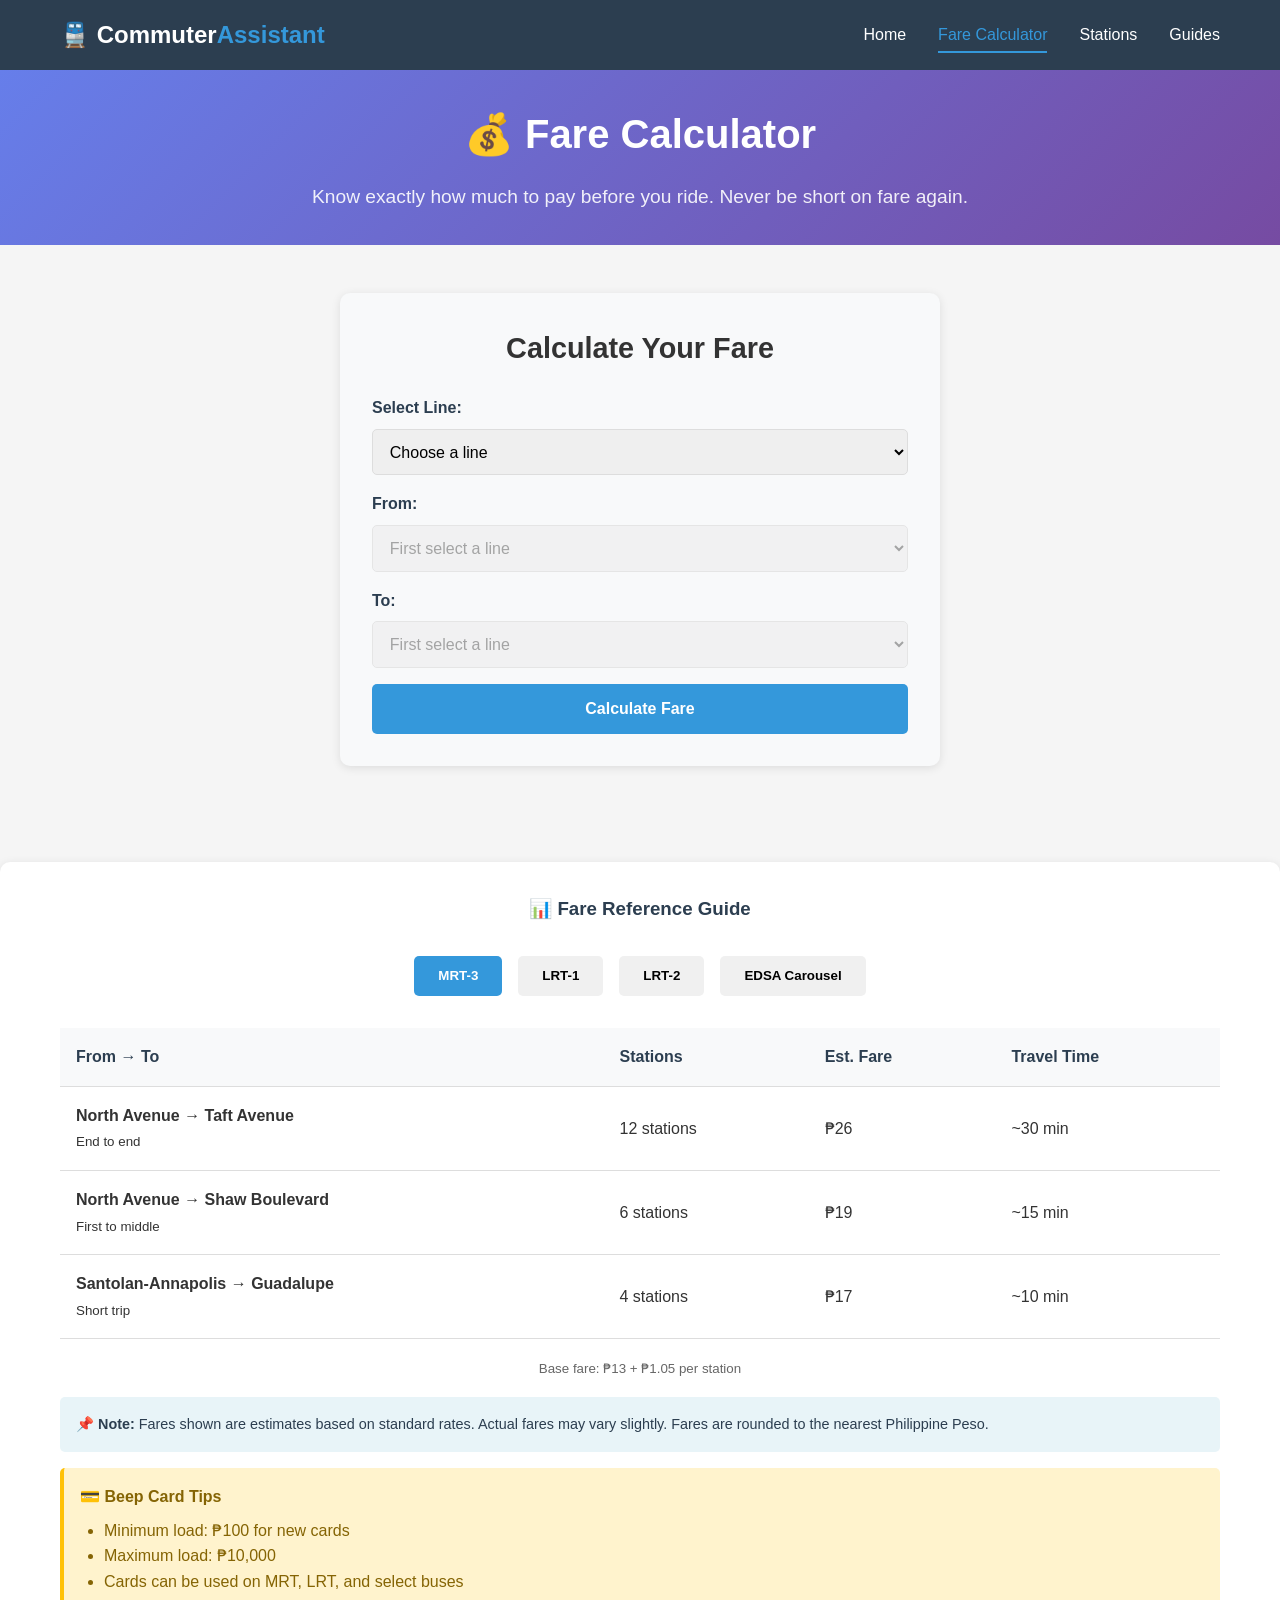
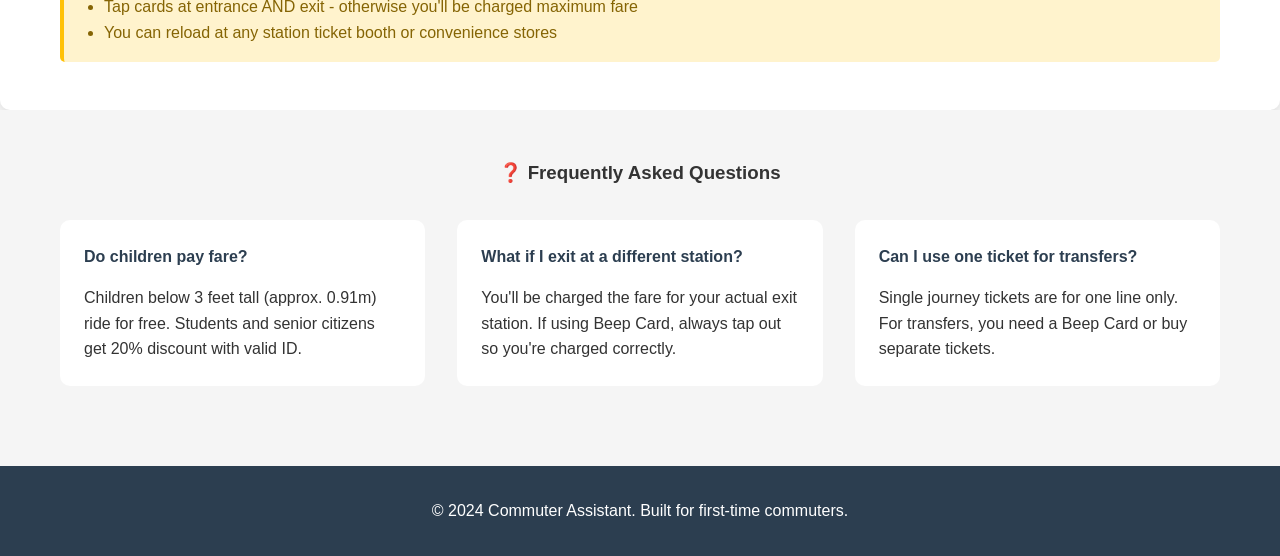
==== fare.html @ 5b96f2d3 "STS Prototype" ====
<!DOCTYPE html>
<html lang="en">
<head>
    <meta charset="UTF-8">
    <meta name="viewport" content="width=device-width, initial-scale=1.0">
    <title>Fare Calculator | Commuter Assistant</title>
    <link rel="stylesheet" href="css/style.css">
    <style>
        /* Additional styles specific to fare calculator */
        .fare-matrix {
            margin-top: 3rem;
            background: white;
            padding: 2rem;
            border-radius: 10px;
            box-shadow: 0 2px 10px rgba(0,0,0,0.1);
        }

        .fare-matrix h3 {
            text-align: center;
            margin-bottom: 2rem;
            color: #2c3e50;
        }

        .line-tabs {
            display: flex;
            justify-content: center;
            gap: 1rem;
            margin-bottom: 2rem;
            flex-wrap: wrap;
        }

        .line-tab {
            padding: 0.8rem 1.5rem;
            background: #f0f0f0;
            border: none;
            border-radius: 5px;
            cursor: pointer;
            font-weight: 600;
            transition: all 0.3s;
        }

        .line-tab:hover {
            background: #e0e0e0;
        }

        .line-tab.active {
            background: #3498db;
            color: white;
        }

        .fare-table {
            width: 100%;
            border-collapse: collapse;
            margin-top: 1rem;
        }

        .fare-table th,
        .fare-table td {
            padding: 1rem;
            text-align: left;
            border-bottom: 1px solid #ddd;
        }

        .fare-table th {
            background: #f8f9fa;
            font-weight: 600;
            color: #2c3e50;
        }

        .fare-table tr:hover {
            background: #f5f5f5;
        }

        .fare-note {
            margin-top: 1rem;
            padding: 1rem;
            background: #e8f4f8;
            border-radius: 5px;
            font-size: 0.9rem;
            color: #2c3e50;
        }

        .recent-searches {
            margin-top: 2rem;
            padding: 1rem;
            background: #f8f9fa;
            border-radius: 5px;
        }

        .recent-search-item {
            padding: 0.5rem;
            border-bottom: 1px solid #eee;
            cursor: pointer;
            transition: background 0.3s;
        }

        .recent-search-item:hover {
            background: #e8f4f8;
        }

        .recent-search-item:last-child {
            border-bottom: none;
        }

        .fare-breakdown {
            background: white;
            padding: 1.5rem;
            border-radius: 5px;
            margin-top: 1rem;
        }

        .fare-breakdown p {
            margin: 0.5rem 0;
            display: flex;
            justify-content: space-between;
            border-bottom: 1px dashed #ddd;
            padding-bottom: 0.5rem;
        }

        .fare-breakdown .total {
            font-size: 1.2rem;
            font-weight: bold;
            color: #27ae60;
            border-bottom: 2px solid #27ae60;
            margin-top: 1rem;
            padding-top: 0.5rem;
        }

        .beep-card-tip {
            background: #fff3cd;
            border-left: 4px solid #ffc107;
            padding: 1rem;
            margin: 1rem 0;
            border-radius: 5px;
        }

        .beep-card-tip h4 {
            color: #856404;
            margin-bottom: 0.5rem;
        }

        .beep-card-tip ul {
            margin-left: 1.5rem;
            color: #856404;
        }
    </style>
</head>
<body>
    <header>
        <nav class="navbar">
            <div class="container">
                <h1 class="logo">🚆 Commuter<span>Assistant</span></h1>
                <ul class="nav-menu">
                    <li><a href="index.html">Home</a></li>
                    <li><a href="fare.html" class="active">Fare Calculator</a></li>
                    <li><a href="stations.html">Stations</a></li>
                    <li><a href="guides.html">Guides</a></li>
                </ul>
            </div>
        </nav>
    </header>

    <main>
        <section class="hero" style="padding: 2rem 0;">
            <div class="container">
                <h2>💰 Fare Calculator</h2>
                <p>Know exactly how much to pay before you ride. Never be short on fare again.</p>
            </div>
        </section>

        <section class="quick-planner" style="background: #f5f5f5;">
            <div class="container">
                <div class="planner-box">
                    <h3 style="text-align: center; margin-bottom: 1.5rem;">Calculate Your Fare</h3>
                    
                    <form id="fare-form">
                        <div class="form-group">
                            <label for="line-select">Select Line:</label>
                            <select id="line-select" required>
                                <option value="">Choose a line</option>
                                <option value="mrt3">MRT-3</option>
                                <option value="lrt1">LRT-1</option>
                                <option value="lrt2">LRT-2</option>
                                <option value="edsacarousel">EDSA Carousel</option>
                            </select>
                        </div>

                        <div class="form-group">
                            <label for="fare-from">From:</label>
                            <select id="fare-from" required disabled>
                                <option value="">First select a line</option>
                            </select>
                        </div>

                        <div class="form-group">
                            <label for="fare-to">To:</label>
                            <select id="fare-to" required disabled>
                                <option value="">First select a line</option>
                            </select>
                        </div>

                        <button type="submit" class="btn-primary" id="calculate-btn" disabled>Calculate Fare</button>
                    </form>

                    <div id="fare-result" class="trip-result" style="display: none;">
                        <!-- Fare result will appear here -->
                    </div>
                </div>

                <!-- Recent Searches (saved in browser) -->
                <div id="recent-searches" class="recent-searches" style="display: none;">
                    <h4>🕒 Recent Calculations</h4>
                    <div id="recent-searches-list">
                        <!-- Recent searches will appear here -->
                    </div>
                </div>
            </div>
        </section>

        <!-- Fare Matrix Reference -->
        <section class="fare-matrix">
            <div class="container">
                <h3>📊 Fare Reference Guide</h3>
                
                <div class="line-tabs">
                    <button class="line-tab active" data-line="mrt3">MRT-3</button>
                    <button class="line-tab" data-line="lrt1">LRT-1</button>
                    <button class="line-tab" data-line="lrt2">LRT-2</button>
                    <button class="line-tab" data-line="edsacarousel">EDSA Carousel</button>
                </div>

                <div id="fare-reference">
                    <!-- Fare reference table will be populated by JavaScript -->
                </div>

                <div class="fare-note">
                    <strong>📌 Note:</strong> Fares shown are estimates based on standard rates. 
                    Actual fares may vary slightly. Fares are rounded to the nearest Philippine Peso.
                </div>

                <div class="beep-card-tip">
                    <h4>💳 Beep Card Tips</h4>
                    <ul>
                        <li>Minimum load: ₱100 for new cards</li>
                        <li>Maximum load: ₱10,000</li>
                        <li>Cards can be used on MRT, LRT, and select buses</li>
                        <li>Tap cards at entrance AND exit - otherwise you'll be charged maximum fare</li>
                        <li>You can reload at any station ticket booth or convenience stores</li>
                    </ul>
                </div>
            </div>
        </section>

        <!-- FAQ Section -->
        <section style="background: #f5f5f5; padding: 3rem 0;">
            <div class="container">
                <h3 style="text-align: center; margin-bottom: 2rem;">❓ Frequently Asked Questions</h3>
                
                <div style="display: grid; grid-template-columns: repeat(auto-fit, minmax(300px, 1fr)); gap: 2rem;">
                    <div style="background: white; padding: 1.5rem; border-radius: 10px;">
                        <h4 style="color: #2c3e50; margin-bottom: 1rem;">Do children pay fare?</h4>
                        <p>Children below 3 feet tall (approx. 0.91m) ride for free. Students and senior citizens get 20% discount with valid ID.</p>
                    </div>

                    <div style="background: white; padding: 1.5rem; border-radius: 10px;">
                        <h4 style="color: #2c3e50; margin-bottom: 1rem;">What if I exit at a different station?</h4>
                        <p>You'll be charged the fare for your actual exit station. If using Beep Card, always tap out so you're charged correctly.</p>
                    </div>

                    <div style="background: white; padding: 1.5rem; border-radius: 10px;">
                        <h4 style="color: #2c3e50; margin-bottom: 1rem;">Can I use one ticket for transfers?</h4>
                        <p>Single journey tickets are for one line only. For transfers, you need a Beep Card or buy separate tickets.</p>
                    </div>
                </div>
            </div>
        </section>
    </main>

    <footer>
        <div class="container">
            <p>&copy; 2024 Commuter Assistant. Built for first-time commuters.</p>
        </div>
    </footer>

    <script src="js/data.js"></script>
    <script>
        // Fare Calculator Specific JavaScript
        
        document.addEventListener('DOMContentLoaded', function() {
            // Initialize the fare calculator
            initializeFareCalculator();
            
            // Load recent searches from localStorage
            loadRecentSearches();
            
            // Setup line tabs for fare reference
            setupLineTabs();
            
            // Show default fare reference (MRT-3)
            showFareReference('mrt3');
        });

        function initializeFareCalculator() {
            const lineSelect = document.getElementById('line-select');
            const fromSelect = document.getElementById('fare-from');
            const toSelect = document.getElementById('fare-to');
            const calculateBtn = document.getElementById('calculate-btn');
            const fareForm = document.getElementById('fare-form');

            // When line is selected, populate station dropdowns
            lineSelect.addEventListener('change', function() {
                const selectedLine = this.value;
                
                if (selectedLine) {
                    // Enable dropdowns
                    fromSelect.disabled = false;
                    toSelect.disabled = false;
                    calculateBtn.disabled = false;
                    
                    // Populate stations for this line
                    populateStationDropdownsForLine(selectedLine);
                } else {
                    // Disable dropdowns
                    fromSelect.disabled = true;
                    toSelect.disabled = true;
                    calculateBtn.disabled = true;
                    
                    // Reset dropdowns
                    fromSelect.innerHTML = '<option value="">First select a line</option>';
                    toSelect.innerHTML = '<option value="">First select a line</option>';
                }
            });

            // Handle form submission
            fareForm.addEventListener('submit', function(e) {
                e.preventDefault();
                calculateFare();
            });
        }

        function populateStationDropdownsForLine(line) {
            const fromSelect = document.getElementById('fare-from');
            const toSelect = document.getElementById('fare-to');
            
            // Get stations for the selected line
            const stations = transitData[line]?.stations || [];
            
            // Clear and populate from dropdown
            fromSelect.innerHTML = '<option value="">Select starting station</option>';
            stations.forEach(station => {
                const option = document.createElement('option');
                option.value = station;
                option.textContent = station;
                fromSelect.appendChild(option);
            });
            
            // Clear and populate to dropdown (same stations)
            toSelect.innerHTML = '<option value="">Select destination</option>';
            stations.forEach(station => {
                const option = document.createElement('option');
                option.value = station;
                option.textContent = station;
                toSelect.appendChild(option);
            });
        }

        function calculateFare() {
            const line = document.getElementById('line-select').value;
            const from = document.getElementById('fare-from').value;
            const to = document.getElementById('fare-to').value;
            const resultDiv = document.getElementById('fare-result');
            
            // Validation
            if (!from || !to) {
                alert('Please select both stations');
                return;
            }
            
            if (from === to) {
                alert('Starting point and destination cannot be the same');
                return;
            }
            
            // Calculate fare
            const lineData = transitData[line];
            const fareData = fareMatrix[line];
            
            const fromIndex = lineData.stations.indexOf(from);
            const toIndex = lineData.stations.indexOf(to);
            
            const stationCount = Math.abs(toIndex - fromIndex);
            const baseFare = fareData.baseFare;
            const perStation = fareData.perStation;
            
            // Calculate different fare types
            const singleJourneyFare = Math.round(baseFare + (stationCount * perStation));
            const beepCardFare = Math.round((baseFare + (stationCount * perStation)) * 0.95); // 5% discount estimate
            const studentFare = Math.round(singleJourneyFare * 0.8); // 20% discount
            
            // Calculate travel time estimate (approx 2-3 minutes per station)
            const travelTime = stationCount * 2.5; // minutes
            const formattedTime = travelTime < 60 ? 
                `${Math.round(travelTime)} minutes` : 
                `${Math.floor(travelTime/60)} hour ${Math.round(travelTime%60)} minutes`;
            
            // Get direction
            const direction = fromIndex < toIndex ? 
                `toward ${lineData.stations[lineData.stations.length - 1]}` : 
                `toward ${lineData.stations[0]}`;
            
            // Save to recent searches
            saveRecentSearch(line, from, to, singleJourneyFare);
            
            // Display result
            resultDiv.innerHTML = `
                <h4>🚆 Fare Result: ${from} → ${to}</h4>
                
                <div class="fare-breakdown">
                    <p><span>Distance:</span> <strong>${stationCount} station${stationCount > 1 ? 's' : ''}</strong></p>
                    <p><span>Direction:</span> <strong>${direction}</strong></p>
                    <p><span>Estimated travel time:</span> <strong>${formattedTime}</strong></p>
                    
                    <h4 style="margin-top: 1rem; color: #2c3e50;">💰 Fare Options:</h4>
                    
                    <p><span>Single Journey Ticket:</span> <strong style="color: #e67e22;">₱${singleJourneyFare}</strong></p>
                    <p><span>Beep Card (estimated):</span> <strong style="color: #27ae60;">₱${beepCardFare}</strong> <span style="font-size: 0.8rem; color: #666;">(~5% discount)</span></p>
                    <p><span>Student/Senior:</span> <strong style="color: #2980b9;">₱${studentFare}</strong> <span style="font-size: 0.8rem; color: #666;">(with valid ID)</span></p>
                    
                    <div class="total">
                        <span>Recommended load:</span> 
                        <strong>₱${Math.ceil(singleJourneyFare / 10) * 10}+</strong>
                        <span style="font-size: 0.8rem; font-weight: normal; color: #666;">(round up for buffer)</span>
                    </div>
                </div>
                
                <div style="margin-top: 1rem; padding: 1rem; background: #e8f4f8; border-radius: 5px;">
                    <p style="margin: 0; font-size: 0.9rem;">
                        <strong>💡 Tip:</strong> If using Beep Card, make sure you have at least ₱${singleJourneyFare + 20} load 
                        in case you need to transfer or take a different route.
                    </p>
                </div>
                
                <div style="margin-top: 1rem; text-align: right;">
                    <small>Fares updated: March 2024</small>
                </div>
            `;
            
            resultDiv.style.display = 'block';
            
            // Refresh recent searches
            loadRecentSearches();
        }

        function saveRecentSearch(line, from, to, fare) {
            let searches = JSON.parse(localStorage.getItem('recentFareSearches') || '[]');
            
            // Add to beginning
            searches.unshift({
                line: line,
                from: from,
                to: to,
                fare: fare,
                timestamp: new Date().toLocaleString()
            });
            
            // Keep only last 5 searches
            searches = searches.slice(0, 5);
            
            localStorage.setItem('recentFareSearches', JSON.stringify(searches));
        }

        function loadRecentSearches() {
            const searches = JSON.parse(localStorage.getItem('recentFareSearches') || '[]');
            const container = document.getElementById('recent-searches');
            const listDiv = document.getElementById('recent-searches-list');
            
            if (searches.length === 0) {
                container.style.display = 'none';
                return;
            }
            
            container.style.display = 'block';
            
            let html = '';
            searches.forEach(search => {
                const lineName = transitData[search.line]?.name || search.line;
                html += `
                    <div class="recent-search-item" onclick="quickFillSearch('${search.line}', '${search.from}', '${search.to}')">
                        <strong>${search.from} → ${search.to}</strong><br>
                        <small>${lineName} | ₱${search.fare} | ${search.timestamp}</small>
                    </div>
                `;
            });
            
            listDiv.innerHTML = html;
        }

        function quickFillSearch(line, from, to) {
            document.getElementById('line-select').value = line;
            
            // Trigger change event to load stations
            const event = new Event('change');
            document.getElementById('line-select').dispatchEvent(event);
            
            // Small delay to ensure stations are loaded
            setTimeout(() => {
                document.getElementById('fare-from').value = from;
                document.getElementById('fare-to').value = to;
                
                // Calculate fare
                calculateFare();
            }, 100);
        }

        function setupLineTabs() {
            const tabs = document.querySelectorAll('.line-tab');
            
            tabs.forEach(tab => {
                tab.addEventListener('click', function() {
                    // Remove active class from all tabs
                    tabs.forEach(t => t.classList.remove('active'));
                    
                    // Add active class to clicked tab
                    this.classList.add('active');
                    
                    // Show fare reference for selected line
                    const line = this.dataset.line;
                    showFareReference(line);
                });
            });
        }

        function showFareReference(line) {
            const referenceDiv = document.getElementById('fare-reference');
            const lineData = transitData[line];
            const fareData = fareMatrix[line];
            
            if (!lineData || !fareData) return;
            
            let html = `
                <table class="fare-table">
                    <thead>
                        <tr>
                            <th>From → To</th>
                            <th>Stations</th>
                            <th>Est. Fare</th>
                            <th>Travel Time</th>
                        </tr>
                    </thead>
                    <tbody>
            `;
            
            // Show sample routes (first to last, first to middle, etc.)
            const stations = lineData.stations;
            const samples = [
                { from: stations[0], to: stations[stations.length - 1], desc: "End to end" },
                { from: stations[0], to: stations[Math.floor(stations.length/2)], desc: "First to middle" },
                { from: stations[Math.floor(stations.length/3)], to: stations[Math.floor(stations.length*2/3)], desc: "Short trip" }
            ];
            
            samples.forEach(sample => {
                const fromIndex = stations.indexOf(sample.from);
                const toIndex = stations.indexOf(sample.to);
                const stationCount = Math.abs(toIndex - fromIndex);
                const fare = Math.round(fareData.baseFare + (stationCount * fareData.perStation));
                const travelTime = Math.round(stationCount * 2.5); // minutes
                
                html += `
                    <tr>
                        <td><strong>${sample.from}</strong> → <strong>${sample.to}</strong><br><small>${sample.desc}</small></td>
                        <td>${stationCount} stations</td>
                        <td>₱${fare}</td>
                        <td>~${travelTime} min</td>
                    </tr>
                `;
            });
            
            html += `
                    </tbody>
                </table>
                <p style="margin-top: 1rem; text-align: center; color: #666;">
                    <small>Base fare: ₱${fareData.baseFare} + ₱${fareData.perStation.toFixed(2)} per station</small>
                </p>
            `;
            
            referenceDiv.innerHTML = html;
        }

        // Make quickFillSearch available globally
        window.quickFillSearch = quickFillSearch;
    </script>
</body>
</html>
---- css/style.css ----
/* Reset and Base Styles */
* {
    margin: 0;
    padding: 0;
    box-sizing: border-box;
}

body {
    font-family: 'Segoe UI', Tahoma, Geneva, Verdana, sans-serif;
    line-height: 1.6;
    color: #333;
    background-color: #f5f5f5;
}

.container {
    max-width: 1200px;
    margin: 0 auto;
    padding: 0 20px;
}

/* Navigation */
.navbar {
    background-color: #2c3e50;
    color: white;
    padding: 1rem 0;
    box-shadow: 0 2px 5px rgba(0,0,0,0.1);
}

.navbar .container {
    display: flex;
    justify-content: space-between;
    align-items: center;
}

.logo {
    font-size: 1.5rem;
    font-weight: bold;
}

.logo span {
    color: #3498db;
}

.nav-menu {
    display: flex;
    list-style: none;
    gap: 2rem;
}

.nav-menu a {
    color: white;
    text-decoration: none;
    padding: 0.5rem 0;
    transition: color 0.3s;
}

.nav-menu a:hover,
.nav-menu a.active {
    color: #3498db;
    border-bottom: 2px solid #3498db;
}

/* Hero Section */
.hero {
    background: linear-gradient(135deg, #667eea 0%, #764ba2 100%);
    color: white;
    text-align: center;
    padding: 4rem 0;
}

.hero h2 {
    font-size: 2.5rem;
    margin-bottom: 1rem;
}

.hero p {
    font-size: 1.2rem;
    opacity: 0.9;
}

/* Features Section */
.features {
    padding: 4rem 0;
}

.features h3 {
    text-align: center;
    margin-bottom: 3rem;
    font-size: 2rem;
}

.feature-grid {
    display: grid;
    grid-template-columns: repeat(auto-fit, minmax(250px, 1fr));
    gap: 2rem;
}

.feature-card {
    background: white;
    padding: 2rem;
    border-radius: 10px;
    text-align: center;
    box-shadow: 0 5px 15px rgba(0,0,0,0.1);
    cursor: pointer;
    transition: transform 0.3s, box-shadow 0.3s;
}

.feature-card:hover {
    transform: translateY(-5px);
    box-shadow: 0 8px 25px rgba(0,0,0,0.15);
}

.feature-icon {
    font-size: 3rem;
    margin-bottom: 1rem;
}

.feature-card h4 {
    margin-bottom: 0.5rem;
    color: #2c3e50;
}

.feature-card p {
    color: #666;
    font-size: 0.9rem;
}

/* Quick Planner */
.quick-planner {
    background: white;
    padding: 3rem 0;
}

.quick-planner h3 {
    text-align: center;
    margin-bottom: 2rem;
    font-size: 1.8rem;
}

.planner-box {
    max-width: 600px;
    margin: 0 auto;
    background: #f8f9fa;
    padding: 2rem;
    border-radius: 10px;
    box-shadow: 0 2px 10px rgba(0,0,0,0.1);
}

.form-group {
    margin-bottom: 1rem;
}

.form-group label {
    display: block;
    margin-bottom: 0.5rem;
    font-weight: 600;
    color: #2c3e50;
}

.form-group select {
    width: 100%;
    padding: 0.8rem;
    border: 1px solid #ddd;
    border-radius: 5px;
    font-size: 1rem;
}

.btn-primary {
    width: 100%;
    padding: 1rem;
    background: #3498db;
    color: white;
    border: none;
    border-radius: 5px;
    font-size: 1rem;
    font-weight: 600;
    cursor: pointer;
    transition: background 0.3s;
}

.btn-primary:hover {
    background: #2980b9;
}

/* Trip Result */
.trip-result {
    margin-top: 2rem;
    padding: 1.5rem;
    background: #e8f4f8;
    border-radius: 5px;
    border-left: 4px solid #3498db;
}

.trip-result h4 {
    margin-bottom: 1rem;
    color: #2c3e50;
}

.trip-result ol {
    margin-left: 1.5rem;
    color: #333;
}

.trip-result li {
    margin-bottom: 0.5rem;
}

/* Footer */
footer {
    background: #2c3e50;
    color: white;
    text-align: center;
    padding: 2rem 0;
    margin-top: 2rem;
}

/* Responsive Design */
@media (max-width: 768px) {
    .nav-menu {
        display: none; /* For mobile, you'd want a hamburger menu */
    }
    
    .hero h2 {
        font-size: 2rem;
    }
    
    .feature-grid {
        grid-template-columns: 1fr;
    }
}
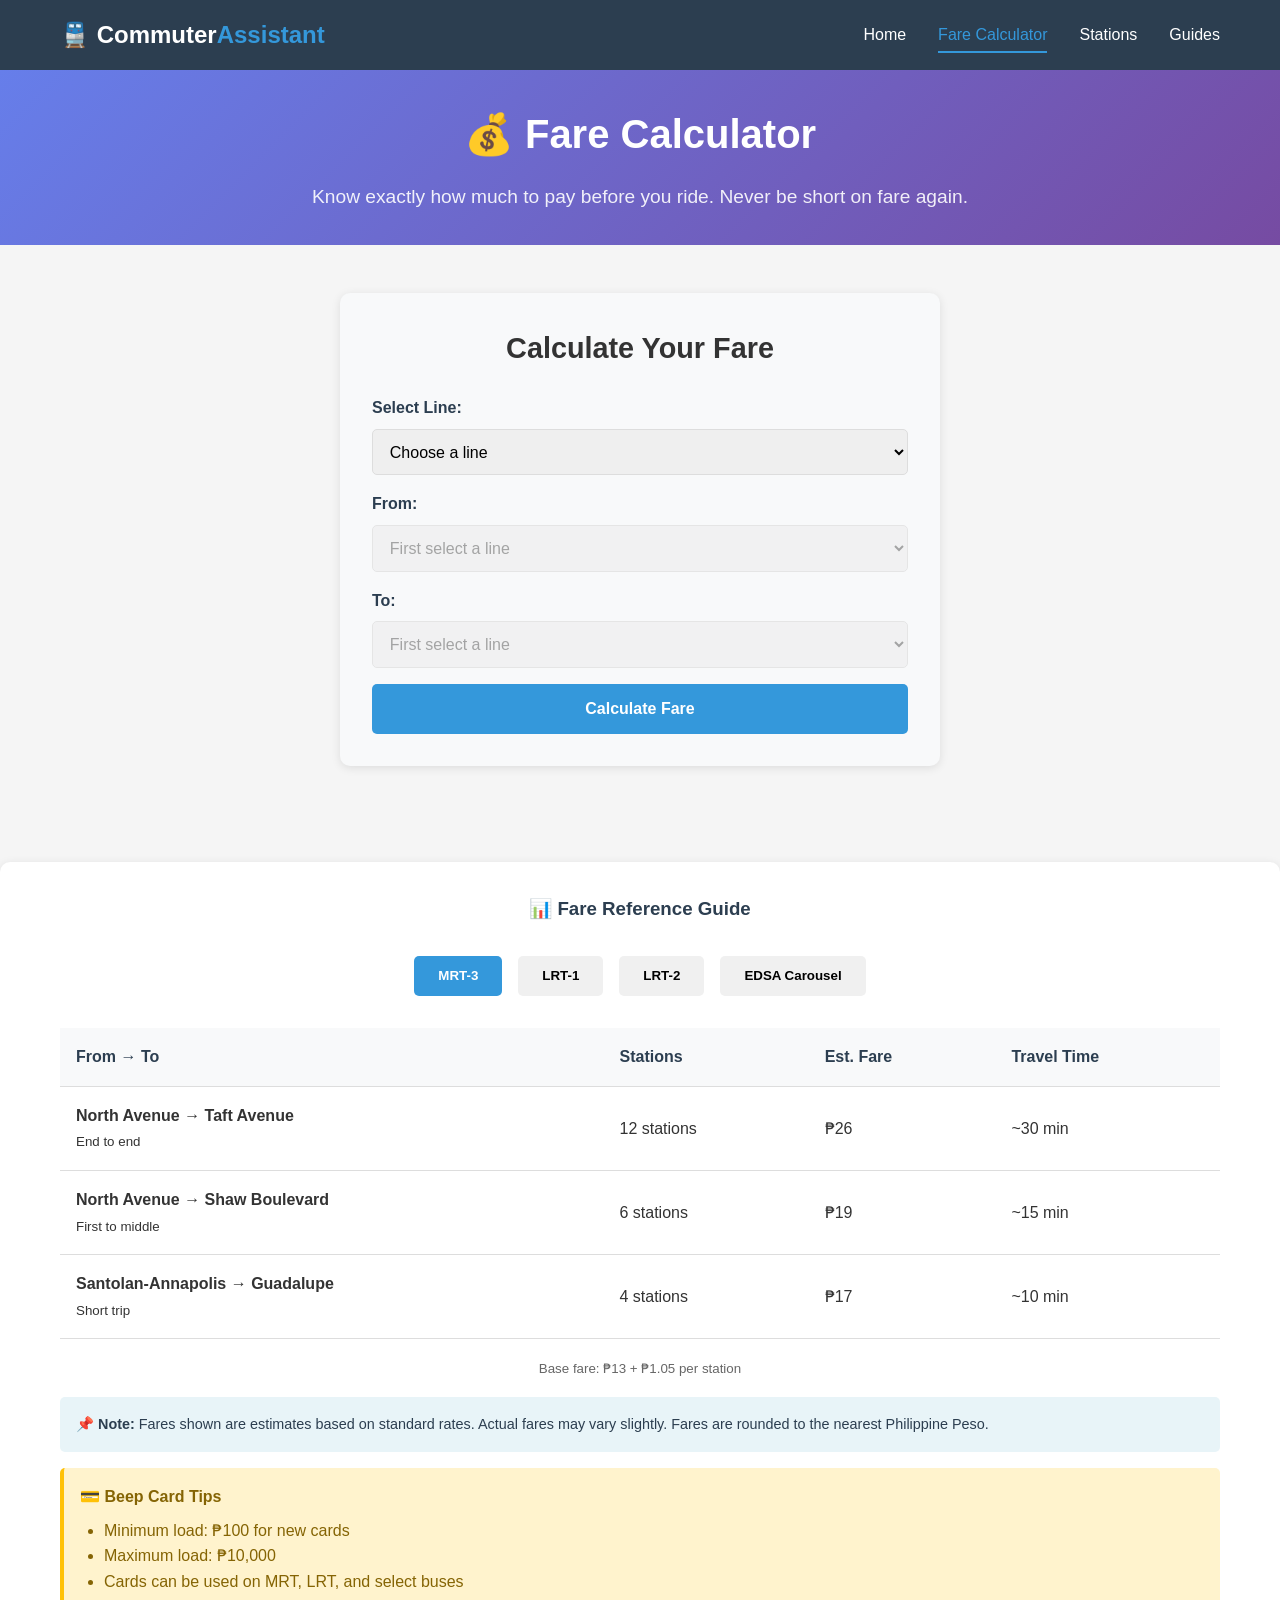
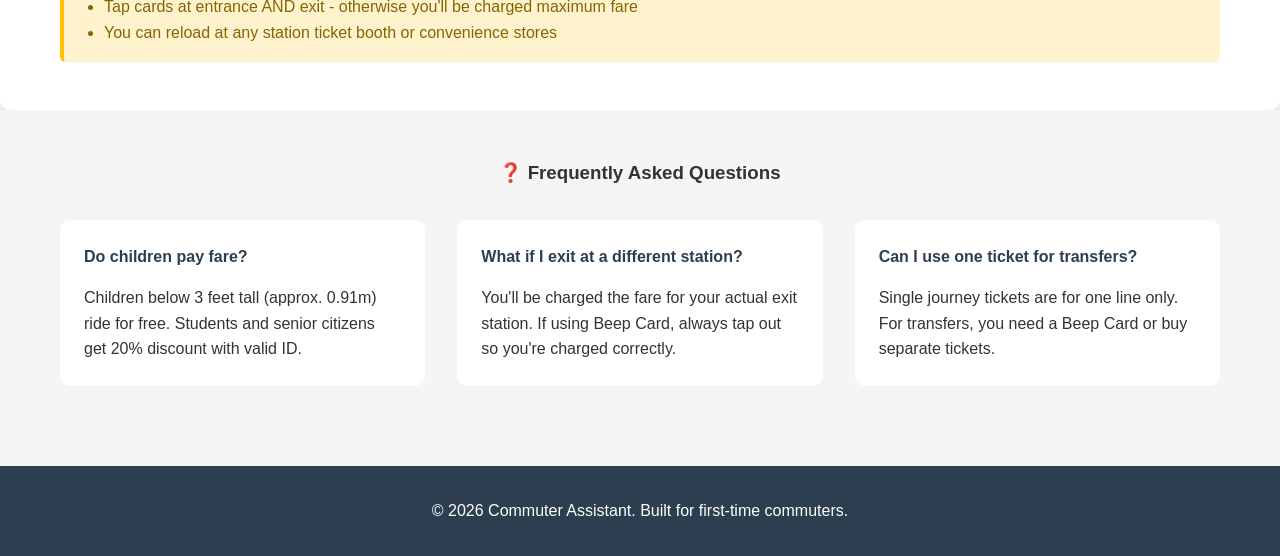
==== commit c4838a2e: "Fixed edsa calc fare" ====
--- a/fare.html
+++ b/fare.html
@@ -278,7 +278,7 @@
 
     <footer>
         <div class="container">
-            <p>&copy; 2024 Commuter Assistant. Built for first-time commuters.</p>
+            <p>&copy; 2026 Commuter Assistant. Built for first-time commuters.</p>
         </div>
     </footer>
 
@@ -391,9 +391,29 @@
             const stationCount = Math.abs(toIndex - fromIndex);
             const baseFare = fareData.baseFare;
             const perStation = fareData.perStation;
+
+            function calculateFareForLine(line, fromIndex, toIndex) {
+             const fareData = fareMatrix[line];
+             const stationCount = Math.abs(toIndex - fromIndex);
+
+            if (line === "edsacarousel") {
+        // Step fare: first 5 stations are base fare
+             if (stationCount <= 5) {
+            return fareData.baseFare; // ₱15
+            } else {
+            // For stations beyond 5, add perStation for extra stations
+            return Math.round(fareData.baseFare + ((stationCount - 5) * fareData.perStation));
+            }
+         } else {
+        // Linear fare for other lines
+        return Math.round(fareData.baseFare + (stationCount * fareData.perStation));
+    }
+}
             
             // Calculate different fare types
-            const singleJourneyFare = Math.round(baseFare + (stationCount * perStation));
+            //const singleJourneyFare = Math.round(baseFare + (stationCount * perStation));
+            // New:
+            const singleJourneyFare = calculateFareForLine(line, fromIndex, toIndex);
             const beepCardFare = Math.round((baseFare + (stationCount * perStation)) * 0.95); // 5% discount estimate
             const studentFare = Math.round(singleJourneyFare * 0.8); // 20% discount
             
@@ -441,7 +461,7 @@
                 </div>
                 
                 <div style="margin-top: 1rem; text-align: right;">
-                    <small>Fares updated: March 2024</small>
+                    <small>Fares updated: March 2026</small>
                 </div>
             `;
             
